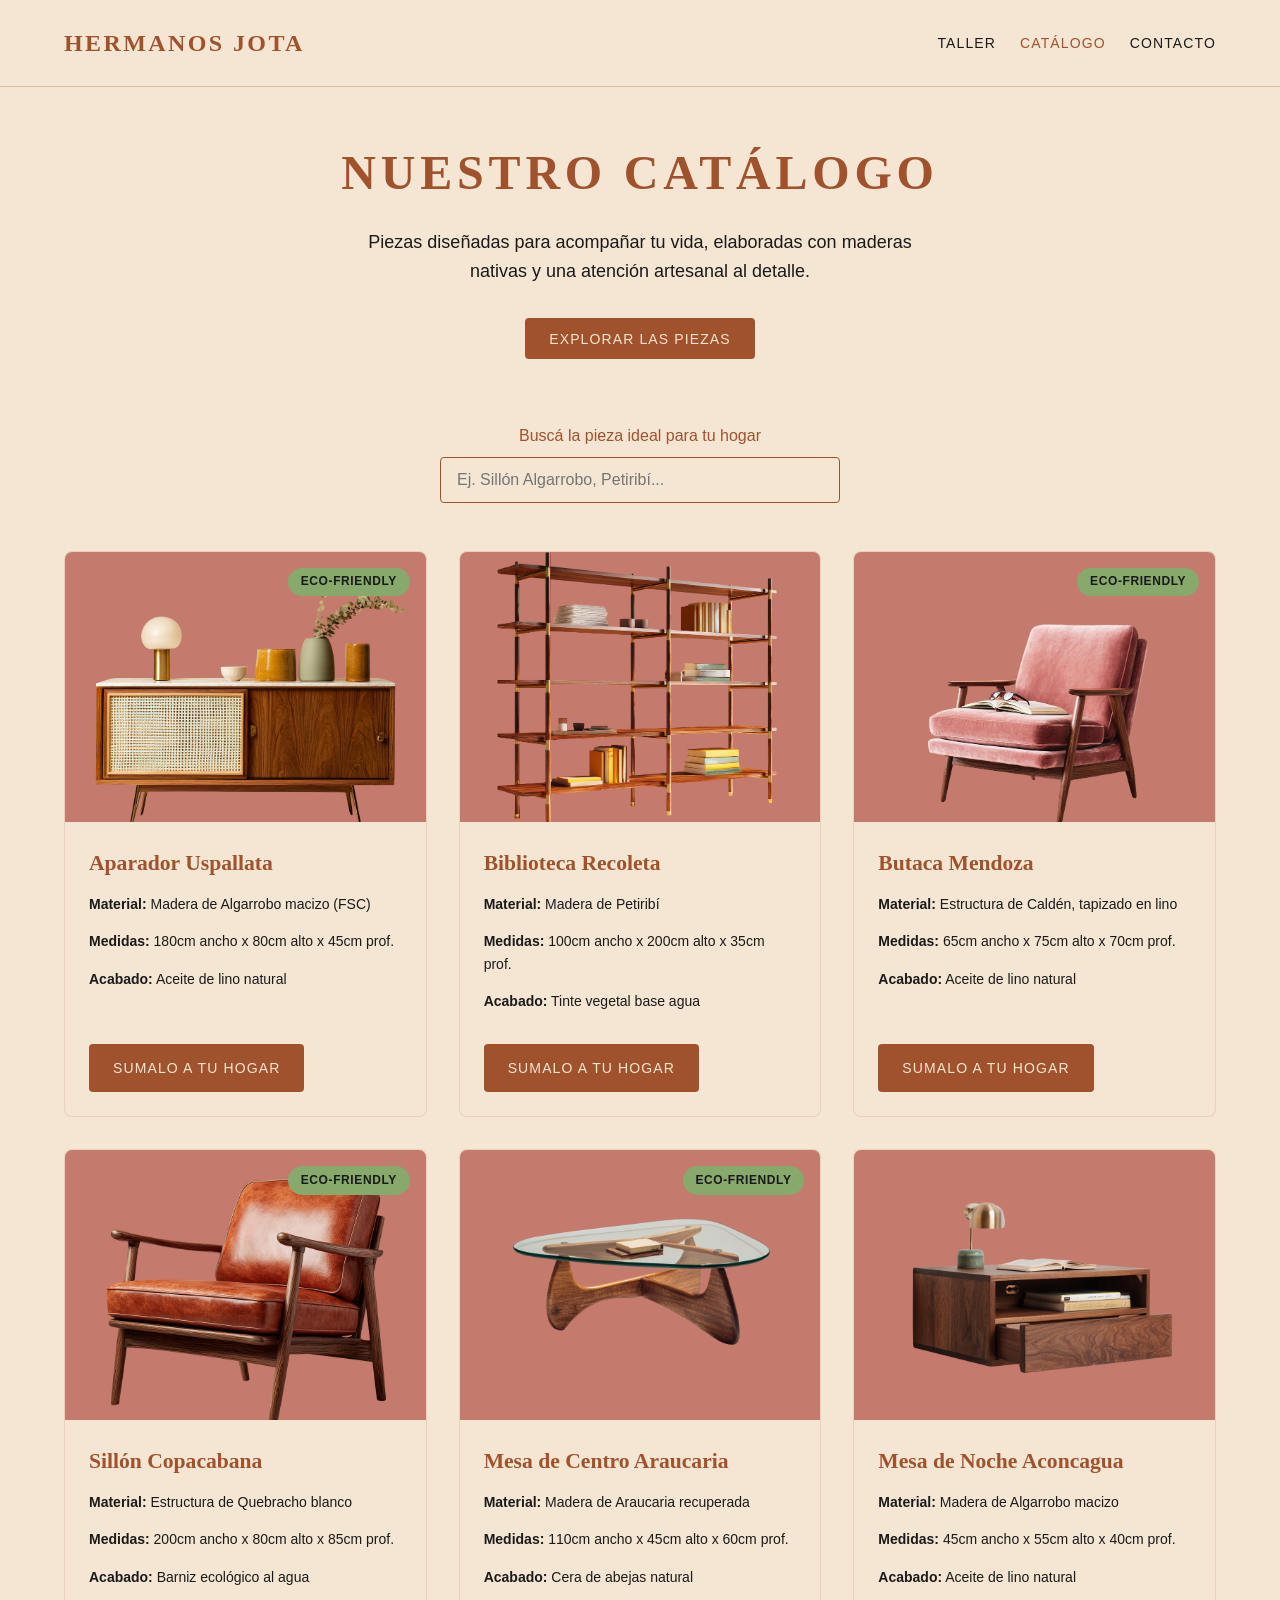
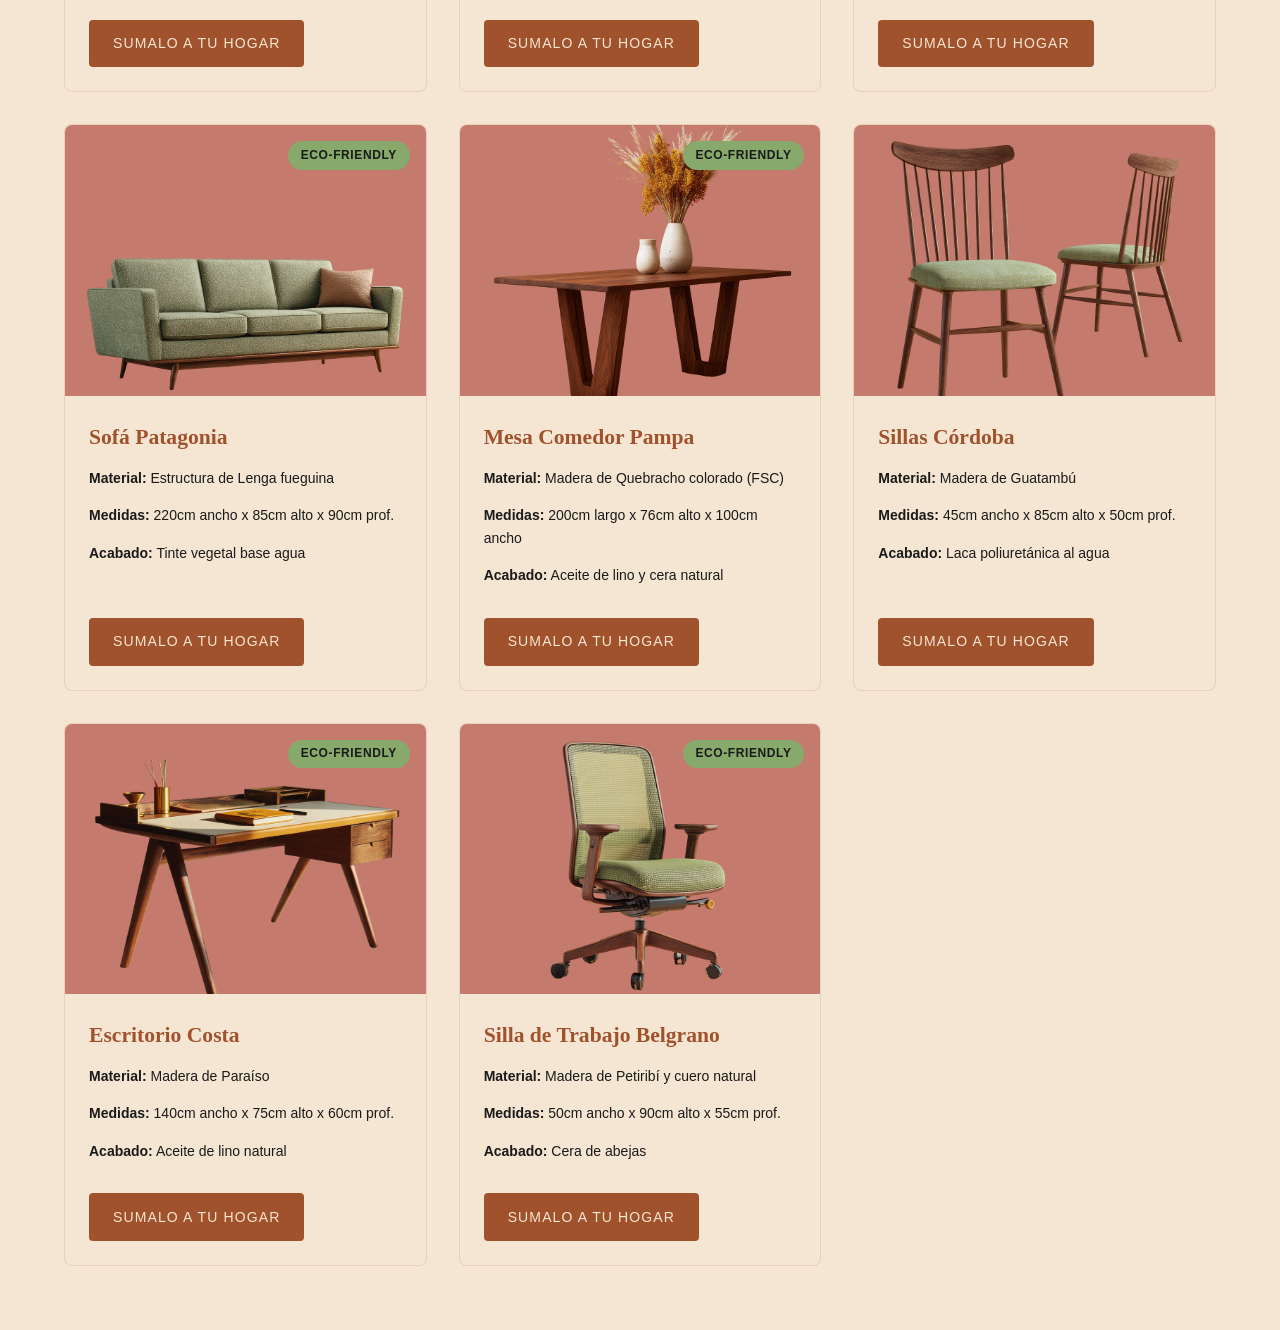
==== productos.html @ 5af194fd "Agrego maquetado, estilos y lógica asíncrona para el catálogo de productos, se agregaron los archivo" ====
<!DOCTYPE html>
<html lang="es">
<head>
    <meta charset="UTF-8">
    <meta name="viewport" content="width=device-width, initial-scale=1.0">
    <title>Catálogo - Hermanos Jota</title>
    <meta name="description" content="Descubrí nuestra colección de muebles artesanales. Diseño Mid-Century Modern en maderas nativas.">
    
    <!-- Precarga de fuentes para evitar FOIT (Manual de Marca 3.C) -->
    <link rel="preload" as="font" href="src/assets/fonts/inter/inter-v-latin-400.woff2" type="font/woff2" crossorigin>
    <link rel="preload" as="font" href="src/assets/fonts/playfair-display/playfair-display-v-latin-700.woff2" type="font/woff2" crossorigin>
    
    <link rel="stylesheet" href="src/css/productos.css">
</head>
<body>
    <header class="header-principal">
        <div class="contenedor header-contenido">
            <a href="index.html" class="logo-link">
                <!-- FALTA: logo en formato .svg en src/assets/images/logo.svg -->
                <span class="logo-texto">Hermanos Jota</span>
            </a>
            <nav class="navegacion-principal">
                <ul class="lista-nav">
                    <li><a href="index.html" class="link-nav">Taller</a></li>
                    <li><a href="productos.html" class="link-nav activo">Catálogo</a></li>
                    <li><a href="#contacto" class="link-nav">Contacto</a></li>
                </ul>
            </nav>
        </div>
    </header>

    <main class="main-catalogo">
        <section class="hero-catalogo">
            <div class="contenedor hero-contenido">
                <h1 class="titulo-principal">Nuestro Catálogo</h1>
                <p class="texto-hero">Piezas diseñadas para acompañar tu vida, elaboradas con maderas nativas y una atención artesanal al detalle.</p>
                <button id="btn-ver-catalogo" class="btn-primario cta-hero">Explorar las piezas</button>
            </div>
        </section>

        <section class="seccion-busqueda">
            <div class="contenedor busqueda-contenido">
                <label for="buscador-productos" class="label-buscador">Buscá la pieza ideal para tu hogar</label>
                <input type="text" id="buscador-productos" class="input-buscador" placeholder="Ej. Sillón Algarrobo, Petiribí...">
            </div>
        </section>

        <!-- aria-live polite para anunciar cambios cuando el usuario busca -->
        <section id="contenedor-productos" class="seccion-productos contenedor" aria-live="polite">
            <p class="mensaje-carga">Las piezas están saliendo del taller...</p>
        </section>
    </main>

    <script src="src/js/productos.js"></script>
</body>
</html>
---- src/css/productos.css ----
/* ==========================================================================
   Variables de Color (Manual de Marca - 2026)
   ========================================================================== */
:root {
  --siena-tostado: #A0522D;    /* Color de marca principal, títulos principales */
  --verde-salvia: #87A96B;     /* Acento secundario, destaca sustentabilidad */
  --alabastro-calido: #F5E6D3; /* Fondo principal de la web, secciones y fotos */
  --vara-de-oro: #D4A437;      /* Detalles premium y acentos refinados */
  --rosa-polvoriento: #C47A6D; /* Acentos suaves y matices delicados */
  --negro-carbon: #1A1A1A;     /* Color del texto principal para máxima legibilidad */
}

/* ==========================================================================
   Fuentes Locales
   ========================================================================== */
@font-face {
  font-family: 'Inter';
  src: url('../assets/fonts/inter/inter-v-latin-300.woff2') format('woff2');
  font-weight: 300;
  font-style: normal;
  font-display: swap;
}

@font-face {
  font-family: 'Inter';
  src: url('../assets/fonts/inter/inter-v-latin-400.woff2') format('woff2');
  font-weight: 400;
  font-style: normal;
  font-display: swap;
}

@font-face {
  font-family: 'Inter';
  src: url('../assets/fonts/inter/inter-v-latin-500.woff2') format('woff2');
  font-weight: 500;
  font-style: normal;
  font-display: swap;
}

@font-face {
  font-family: 'Inter';
  src: url('../assets/fonts/inter/inter-v-latin-700.woff2') format('woff2');
  font-weight: 700;
  font-style: normal;
  font-display: swap;
}

@font-face {
  font-family: 'Playfair Display';
  src: url('../assets/fonts/playfair-display/playfair-display-v-latin-400.woff2') format('woff2');
  font-weight: 400;
  font-style: normal;
  font-display: swap;
}

@font-face {
  font-family: 'Playfair Display';
  src: url('../assets/fonts/playfair-display/playfair-display-v-latin-700.woff2') format('woff2');
  font-weight: 700;
  font-style: normal;
  font-display: swap;
}

/* ==========================================================================
   Reseteo Básico
   ========================================================================== */
* {
  margin: 0;
  padding: 0;
  box-sizing: border-box;
}

body {
  background-color: var(--alabastro-calido);
  color: var(--negro-carbon);
  font-family: 'Inter', sans-serif;
  font-weight: 400;
  font-size: 16px;
  line-height: 1.6;
}

img {
  max-width: 100%;
  height: auto;
  display: block;
}

a {
  text-decoration: none;
  color: inherit;
}

ul {
  list-style: none;
}

/* ==========================================================================
   Estructura Principal
   ========================================================================== */
.contenedor {
  width: 90%;
  max-width: 1200px;
  margin: 0 auto;
}

/* ==========================================================================
   Header y Navegación
   ========================================================================== */
.header-principal {
  background-color: var(--alabastro-calido);
  border-bottom: 1px solid rgba(160, 82, 45, 0.3); /* Siena tostado transparente */
  padding: 1.5rem 0;
}

.header-contenido {
  display: flex;
  flex-direction: column;
  align-items: center;
  gap: 1.5rem;
}

.logo-link {
  font-family: 'Playfair Display', Georgia, serif;
  font-size: 1.5rem;
  font-weight: 700;
  color: var(--siena-tostado);
  text-transform: uppercase;
  letter-spacing: 0.1em;
}

.lista-nav {
  display: flex;
  gap: 1.5rem;
  flex-wrap: wrap;
  justify-content: center;
}

.link-nav {
  font-family: 'Inter', sans-serif;
  font-weight: 500;
  text-transform: uppercase;
  letter-spacing: 0.08em;
  color: var(--negro-carbon);
  font-size: 0.875rem;
  transition: color 0.3s ease;
}

.link-nav:hover,
.link-nav.activo {
  color: var(--siena-tostado);
}

/* ==========================================================================
   Botones y CTAs (Comunes)
   ========================================================================== */
.btn-primario {
  font-family: 'Inter', sans-serif;
  font-weight: 500;
  font-size: 0.875rem;
  text-transform: uppercase;
  letter-spacing: 0.08em;
  color: var(--alabastro-calido);
  background-color: var(--siena-tostado);
  padding: 0.8rem 1.5rem;
  border-radius: 4px;
  transition: background-color 0.3s ease;
  display: inline-block;
  border: none;
  cursor: pointer;
}

.btn-primario:hover {
  background-color: var(--negro-carbon);
}

/* ==========================================================================
   Secciones y Hero
   ========================================================================== */
.main-catalogo {
  padding-bottom: 4rem;
}

.hero-catalogo {
  padding: 3rem 0;
  text-align: center;
}

.titulo-principal {
  font-family: 'Playfair Display', Georgia, serif;
  font-weight: 700;
  font-size: 2.2rem;
  color: var(--siena-tostado);
  text-transform: uppercase;
  letter-spacing: 0.1em;
  margin-bottom: 1rem;
}

.texto-hero {
  font-size: 1.125rem;
  max-width: 600px;
  margin: 0 auto;
}

.cta-hero {
  margin-top: 2rem;
}

/* ==========================================================================
   Buscador (Sin selectores de atributos)
   ========================================================================== */
.seccion-busqueda {
  padding: 1rem 0 3rem;
}

.busqueda-contenido {
  display: flex;
  flex-direction: column;
  align-items: center;
  gap: 0.5rem;
}

.label-buscador {
  font-family: 'Inter', sans-serif;
  font-weight: 500;
  font-size: 1rem;
  color: var(--siena-tostado);
}

.input-buscador {
  width: 100%;
  max-width: 400px;
  padding: 0.8rem 1rem;
  border: 1px solid var(--siena-tostado);
  background-color: transparent;
  color: var(--negro-carbon);
  font-family: 'Inter', sans-serif;
  font-size: 1rem;
  border-radius: 4px;
}

.input-buscador:focus {
  outline: none;
  border-color: var(--negro-carbon);
}

/* ==========================================================================
   Grilla de Productos
   ========================================================================== */
.seccion-productos {
  display: grid;
  grid-template-columns: 1fr;
  gap: 2rem;
}

.mensaje-carga,
.mensaje-vacio {
  text-align: center;
  font-family: 'Inter', sans-serif;
  font-size: 1.125rem;
  font-weight: 500;
  grid-column: 1 / -1;
  padding: 2rem 0;
}

.mensaje-carga {
  font-style: italic;
  color: var(--siena-tostado);
}

.mensaje-vacio {
  color: var(--negro-carbon);
}

/* ==========================================================================
   Tarjeta de Producto
   ========================================================================== */
.tarjeta-producto {
  background-color: var(--alabastro-calido);
  border: 1px solid rgba(160, 82, 45, 0.15); /* Borde sutil siena tostado */
  border-radius: 8px;
  overflow: hidden;
  display: flex;
  flex-direction: column;
  transition: transform 0.3s ease, box-shadow 0.3s ease;
}

.tarjeta-producto:hover {
  transform: translateY(-5px);
  box-shadow: 0 10px 20px rgba(0, 0, 0, 0.05);
}

.contenedor-imagen {
  width: 100%;
  aspect-ratio: 4 / 3;
  background-color: var(--rosa-polvoriento);
  position: relative;
  overflow: hidden;
  display: flex;
  align-items: center;
  justify-content: center;
}

.imagen-producto {
  width: 100%;
  height: 100%;
  object-fit: cover;
}

/* 
  Regla de contraste aplicada: 
  Fondo verde-salvia -> Texto obligatoriamente negro-carbon
*/
.etiqueta-sustentable {
  position: absolute;
  top: 1rem;
  right: 1rem;
  background-color: var(--verde-salvia);
  color: var(--negro-carbon); 
  font-family: 'Inter', sans-serif;
  font-size: 0.75rem;
  font-weight: 700;
  padding: 0.3rem 0.8rem;
  border-radius: 20px;
  text-transform: uppercase;
  letter-spacing: 0.05em;
}

.info-producto {
  padding: 1.5rem;
  display: flex;
  flex-direction: column;
  flex-grow: 1;
  gap: 0.75rem;
}

.nombre-producto {
  font-family: 'Playfair Display', Georgia, serif;
  font-size: 1.35rem;
  font-weight: 700;
  color: var(--siena-tostado);
}

.detalle-producto {
  font-family: 'Inter', sans-serif;
  font-weight: 300;
  font-size: 0.875rem;
  color: var(--negro-carbon);
  margin-bottom: 0.2rem;
}

.contenedor-cta {
  margin-top: auto;
  padding-top: 1rem;
}

/* ==========================================================================
   Footer
   ========================================================================== */
/* .footer-principal {
  background-color: var(--siena-tostado);
  color: var(--alabastro-calido);
  padding: 3rem 0 1rem;
  margin-top: 4rem;
}

.footer-contenido {
  display: flex;
  flex-direction: column;
  gap: 2rem;
  margin-bottom: 2rem;
  text-align: center;
}

.titulo-footer {
  font-family: 'Playfair Display', Georgia, serif;
  font-size: 1.25rem;
  font-weight: 700;
  margin-bottom: 1rem;
  color: var(--alabastro-calido);
}

.texto-footer {
  font-family: 'Inter', sans-serif;
  font-size: 0.875rem;
  font-weight: 300;
  margin-bottom: 0.5rem;
  color: var(--alabastro-calido);
}

.footer-bottom {
  text-align: center;
  border-top: 1px solid rgba(245, 230, 211, 0.2);
  padding-top: 1.5rem;
}

.texto-footer-bottom {
  font-family: 'Inter', sans-serif;
  font-size: 0.75rem;
  font-weight: 300;
  color: var(--alabastro-calido);
} */


/* ==========================================================================
   Media Queries (Mobile First)
   ========================================================================== */

@media (min-width: 48em) { /* 768px - Tablet */
  .header-contenido {
    flex-direction: row;
    justify-content: space-between;
  }
  
  .seccion-productos {
    grid-template-columns: repeat(2, 1fr);
  }
  
  .footer-contenido {
    flex-direction: row;
    justify-content: space-between;
    text-align: left;
  }
}

@media (min-width: 64em) { /* 1024px - Desktop */
  .seccion-productos {
    grid-template-columns: repeat(3, 1fr);
  }
  
  .titulo-principal {
    font-size: 3rem;
  }
}
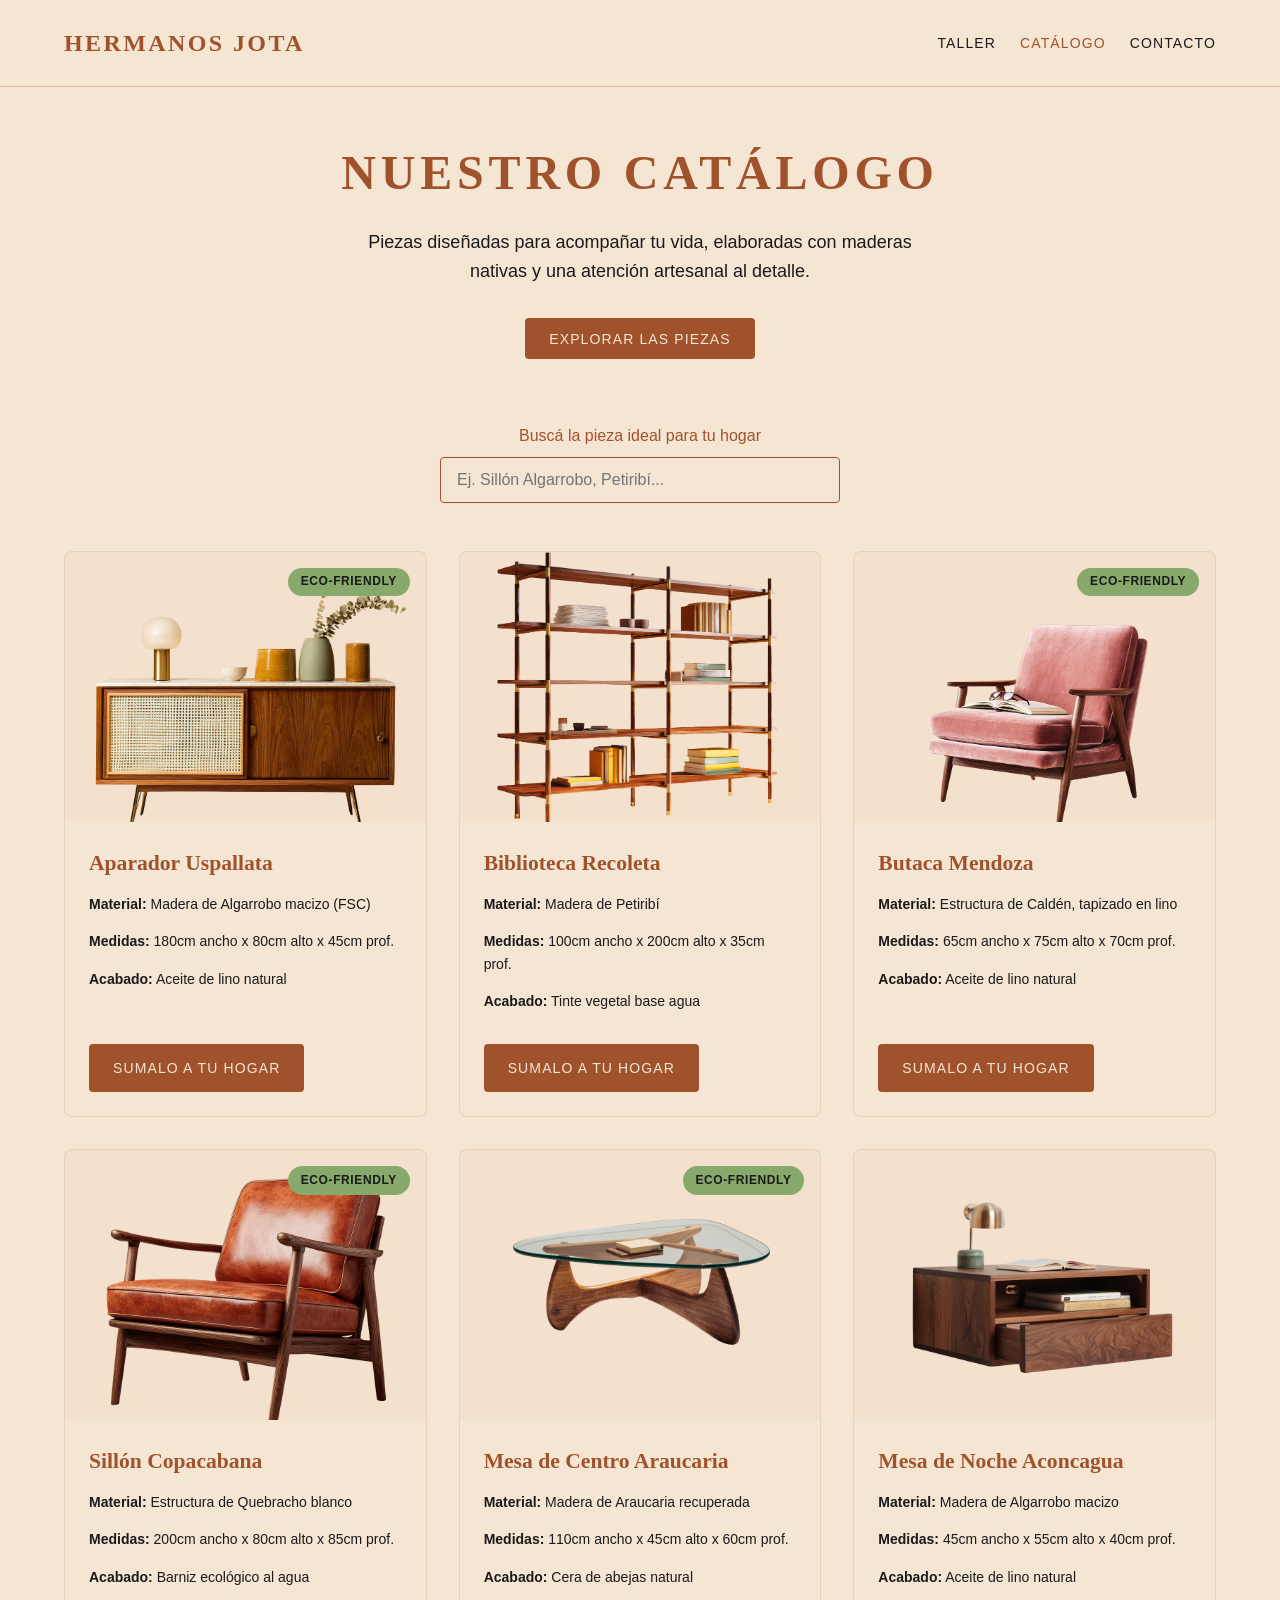
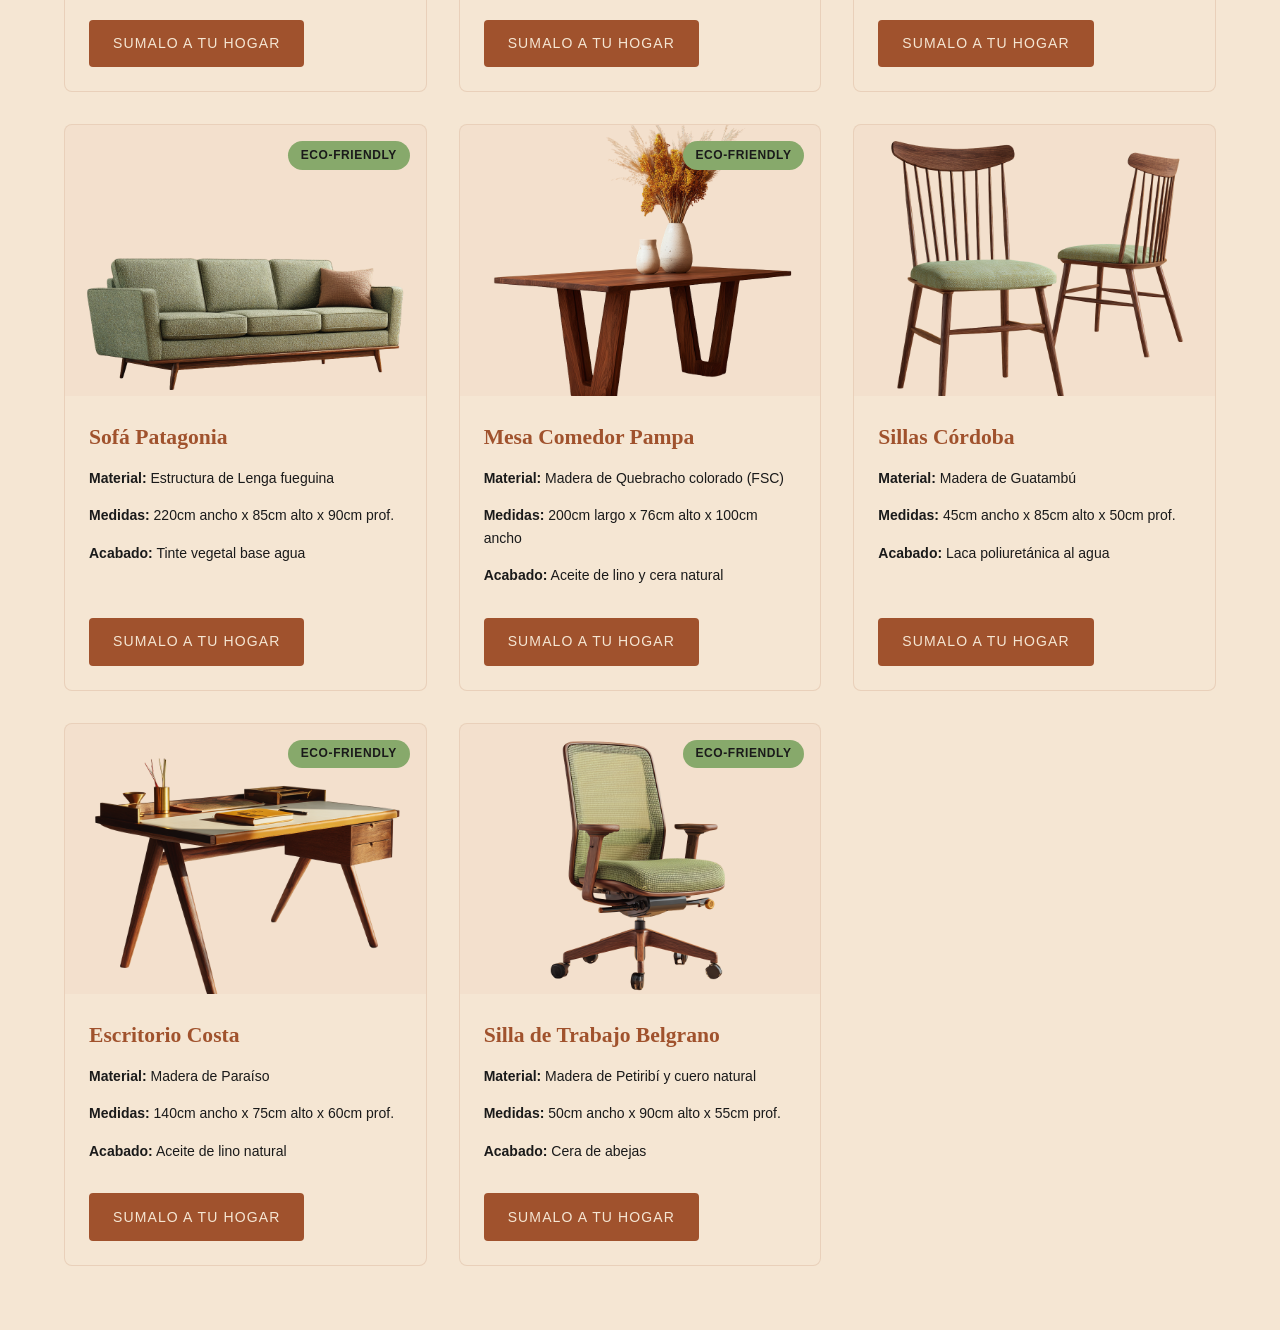
==== commit dd974a6f: "refactor: modularizar estilos CSS y catálogo JS - Extraer variables, fuentes y componentes comunes a" ====
--- a/productos.html
+++ b/productos.html
@@ -51,6 +51,6 @@
         </section>
     </main>
 
-    <script src="src/js/productos.js"></script>
+    <script type="module" src="src/js/productos.js"></script>
 </body>
 </html>
--- a/src/css/productos.css
+++ b/src/css/productos.css
@@ -1,180 +1,10 @@
 /* ==========================================================================
-   Variables de Color (Manual de Marca - 2026)
+   Importación de Estilos Globales y Base
    ========================================================================== */
-:root {
-  --siena-tostado: #A0522D;    /* Color de marca principal, títulos principales */
-  --verde-salvia: #87A96B;     /* Acento secundario, destaca sustentabilidad */
-  --alabastro-calido: #F5E6D3; /* Fondo principal de la web, secciones y fotos */
-  --vara-de-oro: #D4A437;      /* Detalles premium y acentos refinados */
-  --rosa-polvoriento: #C47A6D; /* Acentos suaves y matices delicados */
-  --negro-carbon: #1A1A1A;     /* Color del texto principal para máxima legibilidad */
-}
+@import url('styles.css');
 
 /* ==========================================================================
-   Fuentes Locales
-   ========================================================================== */
-@font-face {
-  font-family: 'Inter';
-  src: url('../assets/fonts/inter/inter-v-latin-300.woff2') format('woff2');
-  font-weight: 300;
-  font-style: normal;
-  font-display: swap;
-}
-
-@font-face {
-  font-family: 'Inter';
-  src: url('../assets/fonts/inter/inter-v-latin-400.woff2') format('woff2');
-  font-weight: 400;
-  font-style: normal;
-  font-display: swap;
-}
-
-@font-face {
-  font-family: 'Inter';
-  src: url('../assets/fonts/inter/inter-v-latin-500.woff2') format('woff2');
-  font-weight: 500;
-  font-style: normal;
-  font-display: swap;
-}
-
-@font-face {
-  font-family: 'Inter';
-  src: url('../assets/fonts/inter/inter-v-latin-700.woff2') format('woff2');
-  font-weight: 700;
-  font-style: normal;
-  font-display: swap;
-}
-
-@font-face {
-  font-family: 'Playfair Display';
-  src: url('../assets/fonts/playfair-display/playfair-display-v-latin-400.woff2') format('woff2');
-  font-weight: 400;
-  font-style: normal;
-  font-display: swap;
-}
-
-@font-face {
-  font-family: 'Playfair Display';
-  src: url('../assets/fonts/playfair-display/playfair-display-v-latin-700.woff2') format('woff2');
-  font-weight: 700;
-  font-style: normal;
-  font-display: swap;
-}
-
-/* ==========================================================================
-   Reseteo Básico
-   ========================================================================== */
-* {
-  margin: 0;
-  padding: 0;
-  box-sizing: border-box;
-}
-
-body {
-  background-color: var(--alabastro-calido);
-  color: var(--negro-carbon);
-  font-family: 'Inter', sans-serif;
-  font-weight: 400;
-  font-size: 16px;
-  line-height: 1.6;
-}
-
-img {
-  max-width: 100%;
-  height: auto;
-  display: block;
-}
-
-a {
-  text-decoration: none;
-  color: inherit;
-}
-
-ul {
-  list-style: none;
-}
-
-/* ==========================================================================
-   Estructura Principal
-   ========================================================================== */
-.contenedor {
-  width: 90%;
-  max-width: 1200px;
-  margin: 0 auto;
-}
-
-/* ==========================================================================
-   Header y Navegación
-   ========================================================================== */
-.header-principal {
-  background-color: var(--alabastro-calido);
-  border-bottom: 1px solid rgba(160, 82, 45, 0.3); /* Siena tostado transparente */
-  padding: 1.5rem 0;
-}
-
-.header-contenido {
-  display: flex;
-  flex-direction: column;
-  align-items: center;
-  gap: 1.5rem;
-}
-
-.logo-link {
-  font-family: 'Playfair Display', Georgia, serif;
-  font-size: 1.5rem;
-  font-weight: 700;
-  color: var(--siena-tostado);
-  text-transform: uppercase;
-  letter-spacing: 0.1em;
-}
-
-.lista-nav {
-  display: flex;
-  gap: 1.5rem;
-  flex-wrap: wrap;
-  justify-content: center;
-}
-
-.link-nav {
-  font-family: 'Inter', sans-serif;
-  font-weight: 500;
-  text-transform: uppercase;
-  letter-spacing: 0.08em;
-  color: var(--negro-carbon);
-  font-size: 0.875rem;
-  transition: color 0.3s ease;
-}
-
-.link-nav:hover,
-.link-nav.activo {
-  color: var(--siena-tostado);
-}
-
-/* ==========================================================================
-   Botones y CTAs (Comunes)
-   ========================================================================== */
-.btn-primario {
-  font-family: 'Inter', sans-serif;
-  font-weight: 500;
-  font-size: 0.875rem;
-  text-transform: uppercase;
-  letter-spacing: 0.08em;
-  color: var(--alabastro-calido);
-  background-color: var(--siena-tostado);
-  padding: 0.8rem 1.5rem;
-  border-radius: 4px;
-  transition: background-color 0.3s ease;
-  display: inline-block;
-  border: none;
-  cursor: pointer;
-}
-
-.btn-primario:hover {
-  background-color: var(--negro-carbon);
-}
-
-/* ==========================================================================
-   Secciones y Hero
+   Secciones y Hero (Específico de Catálogo)
    ========================================================================== */
 .main-catalogo {
   padding-bottom: 4rem;
@@ -250,25 +80,7 @@
   display: grid;
   grid-template-columns: 1fr;
   gap: 2rem;
-}
-
-.mensaje-carga,
-.mensaje-vacio {
-  text-align: center;
-  font-family: 'Inter', sans-serif;
-  font-size: 1.125rem;
-  font-weight: 500;
-  grid-column: 1 / -1;
-  padding: 2rem 0;
-}
-
-.mensaje-carga {
-  font-style: italic;
-  color: var(--siena-tostado);
-}
-
-.mensaje-vacio {
-  color: var(--negro-carbon);
+  min-height: 400px;
 }
 
 /* ==========================================================================
@@ -290,10 +102,10 @@
 }
 
 .contenedor-imagen {
+  position: relative;
   width: 100%;
   aspect-ratio: 4 / 3;
-  background-color: var(--rosa-polvoriento);
-  position: relative;
+  background-color: rgba(196, 122, 109, 0.05);
   overflow: hidden;
   display: flex;
   align-items: center;
@@ -304,16 +116,21 @@
   width: 100%;
   height: 100%;
   object-fit: cover;
+  transition: transform 0.5s ease;
 }
 
-/* 
-  Regla de contraste aplicada: 
-  Fondo verde-salvia -> Texto obligatoriamente negro-carbon
-*/
+.tarjeta-producto:hover .imagen-producto {
+  transform: scale(1.03);
+}
+
+/* ==========================================================================
+   Etiqueta Sustentable
+   ========================================================================== */
 .etiqueta-sustentable {
   position: absolute;
   top: 1rem;
   right: 1rem;
+  z-index: 2;
   background-color: var(--verde-salvia);
   color: var(--negro-carbon); 
   font-family: 'Inter', sans-serif;
@@ -325,6 +142,9 @@
   letter-spacing: 0.05em;
 }
 
+/* ==========================================================================
+   Información del Producto
+   ========================================================================== */
 .info-producto {
   padding: 1.5rem;
   display: flex;
@@ -354,71 +174,11 @@
 }
 
 /* ==========================================================================
-   Footer
+   Media Queries (Específicos de Catálogo)
    ========================================================================== */
-/* .footer-principal {
-  background-color: var(--siena-tostado);
-  color: var(--alabastro-calido);
-  padding: 3rem 0 1rem;
-  margin-top: 4rem;
-}
-
-.footer-contenido {
-  display: flex;
-  flex-direction: column;
-  gap: 2rem;
-  margin-bottom: 2rem;
-  text-align: center;
-}
-
-.titulo-footer {
-  font-family: 'Playfair Display', Georgia, serif;
-  font-size: 1.25rem;
-  font-weight: 700;
-  margin-bottom: 1rem;
-  color: var(--alabastro-calido);
-}
-
-.texto-footer {
-  font-family: 'Inter', sans-serif;
-  font-size: 0.875rem;
-  font-weight: 300;
-  margin-bottom: 0.5rem;
-  color: var(--alabastro-calido);
-}
-
-.footer-bottom {
-  text-align: center;
-  border-top: 1px solid rgba(245, 230, 211, 0.2);
-  padding-top: 1.5rem;
-}
-
-.texto-footer-bottom {
-  font-family: 'Inter', sans-serif;
-  font-size: 0.75rem;
-  font-weight: 300;
-  color: var(--alabastro-calido);
-} */
-
-
-/* ==========================================================================
-   Media Queries (Mobile First)
-   ========================================================================== */
-
 @media (min-width: 48em) { /* 768px - Tablet */
-  .header-contenido {
-    flex-direction: row;
-    justify-content: space-between;
-  }
-  
   .seccion-productos {
     grid-template-columns: repeat(2, 1fr);
-  }
-  
-  .footer-contenido {
-    flex-direction: row;
-    justify-content: space-between;
-    text-align: left;
   }
 }
 
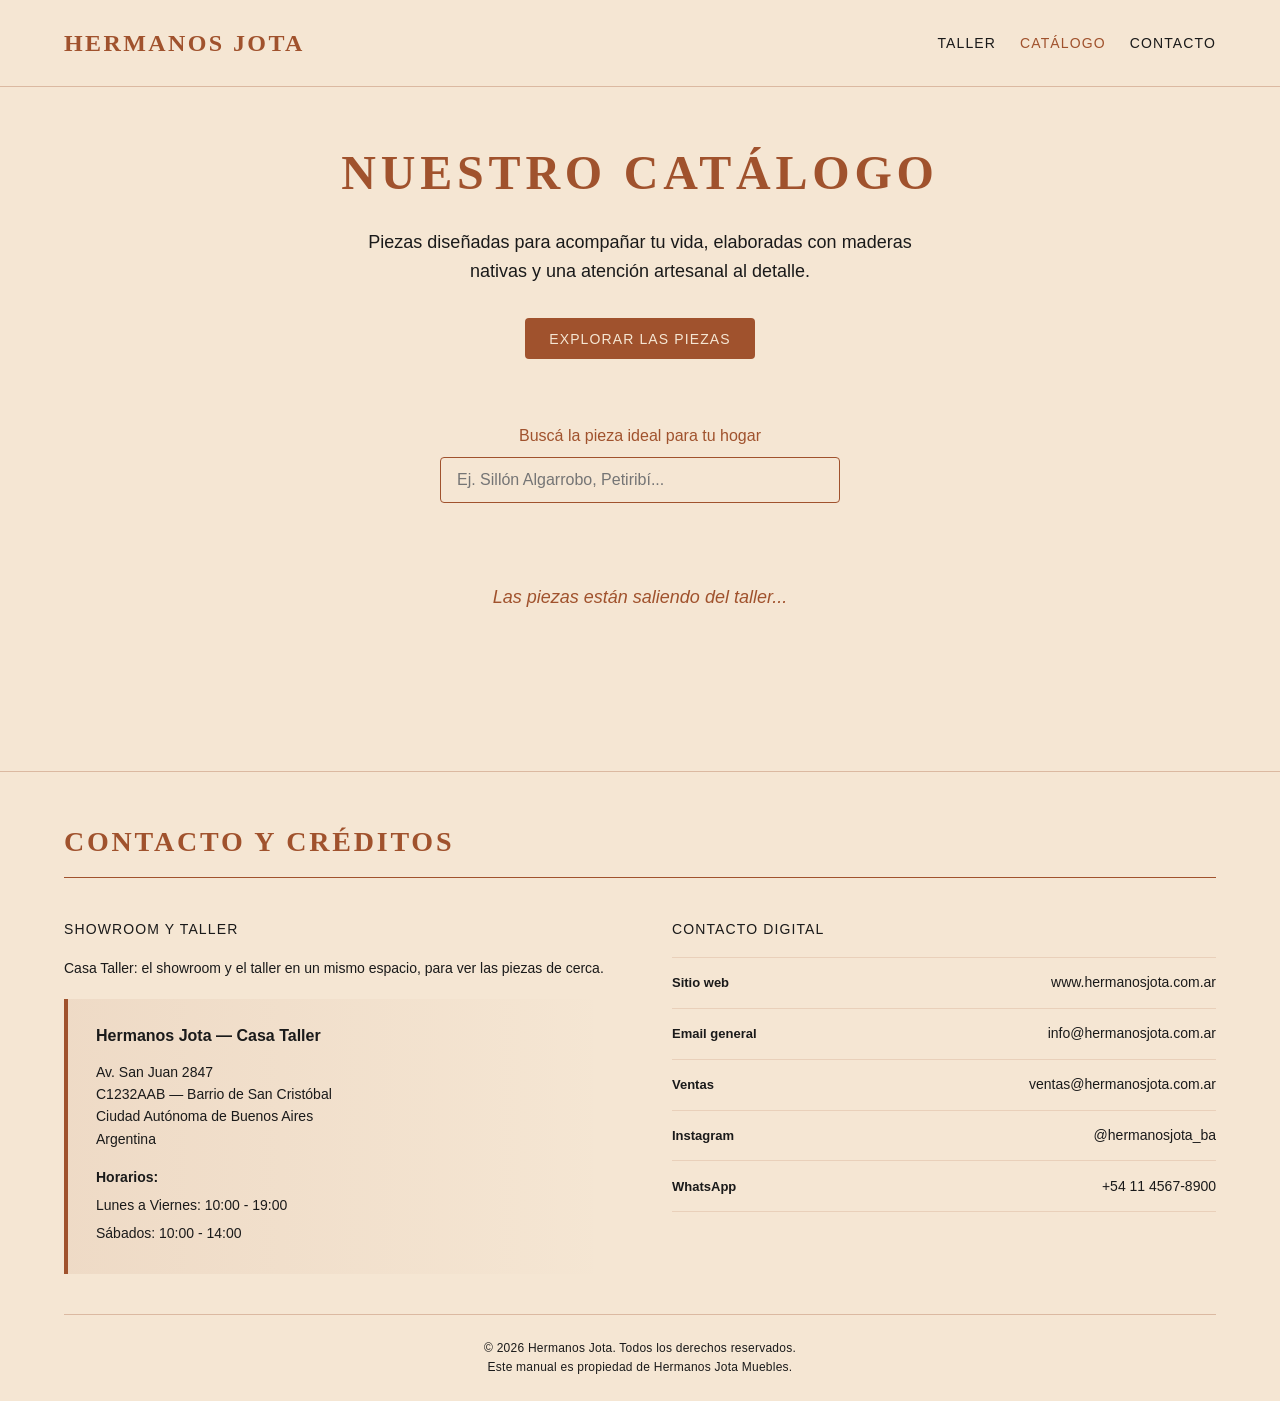
==== commit ae795241: "carga de Contacto y créditos (arreglar distribucion)" ====
--- a/productos.html
+++ b/productos.html
@@ -51,6 +51,62 @@
         </section>
     </main>
 
-    <script type="module" src="src/js/productos.js"></script>
+    <footer id="contacto" class="footer-principal">
+        <div class="contenedor">
+            <h2 class="titulo-contacto-footer">Contacto y créditos</h2>
+
+            <div class="footer-contenido">
+                <section class="bloque-footer bloque-showroom-taller" aria-labelledby="titulo-showroom-taller">
+                    <h3 id="titulo-showroom-taller" class="titulo-footer">Showroom y Taller</h3>
+                    <p class="texto-footer texto-intro-showroom">Casa Taller: el showroom y el taller en un mismo espacio, para ver las piezas de cerca.</p>
+                    <div class="tarjeta-casa-taller">
+                        <p class="nombre-casa-taller">Hermanos Jota — Casa Taller</p>
+                        <address class="direccion-casa-taller">
+                            Av. San Juan 2847<br>
+                            C1232AAB — Barrio de San Cristóbal<br>
+                            Ciudad Autónoma de Buenos Aires<br>
+                            Argentina
+                        </address>
+                        <p class="texto-footer"><strong>Horarios:</strong></p>
+                        <p class="texto-footer">Lunes a Viernes: 10:00 - 19:00</p>
+                        <p class="texto-footer">Sábados: 10:00 - 14:00</p>
+                    </div>
+                </section>
+
+                <section class="bloque-footer bloque-contacto-digital" aria-labelledby="titulo-contacto-digital">
+                    <h3 id="titulo-contacto-digital" class="titulo-footer">Contacto Digital</h3>
+                    <ul class="lista-contacto-digital">
+                        <li class="item-contacto-digital">
+                            <span class="etiqueta-contacto-digital">Sitio web</span>
+                            <a class="enlace-contacto-digital" href="https://www.hermanosjota.com.ar" target="_blank" rel="noopener noreferrer">www.hermanosjota.com.ar</a>
+                        </li>
+                        <li class="item-contacto-digital">
+                            <span class="etiqueta-contacto-digital">Email general</span>
+                            <a class="enlace-contacto-digital" href="mailto:info@hermanosjota.com.ar">info@hermanosjota.com.ar</a>
+                        </li>
+                        <li class="item-contacto-digital">
+                            <span class="etiqueta-contacto-digital">Ventas</span>
+                            <a class="enlace-contacto-digital" href="mailto:ventas@hermanosjota.com.ar">ventas@hermanosjota.com.ar</a>
+                        </li>
+                        <li class="item-contacto-digital">
+                            <span class="etiqueta-contacto-digital">Instagram</span>
+                            <a class="enlace-contacto-digital" href="https://www.instagram.com/hermanosjota_ba" target="_blank" rel="noopener noreferrer">@hermanosjota_ba</a>
+                        </li>
+                        <li class="item-contacto-digital">
+                            <span class="etiqueta-contacto-digital">WhatsApp</span>
+                            <a class="enlace-contacto-digital" href="https://wa.me/541145678900" target="_blank" rel="noopener noreferrer">+54 11 4567-8900</a>
+                        </li>
+                    </ul>
+                </section>
+            </div>
+
+            <div class="footer-bottom">
+                <p class="texto-footer-bottom">© 2026 Hermanos Jota. Todos los derechos reservados.</p>
+                <p class="texto-footer-bottom">Este manual es propiedad de Hermanos Jota Muebles.</p>
+            </div>
+        </div>
+    </footer>
+
+    <script src="src/js/productos.js"></script>
 </body>
 </html>
--- a/src/css/productos.css
+++ b/src/css/productos.css
@@ -1,10 +1,180 @@
 /* ==========================================================================
-   Importación de Estilos Globales y Base
-   ========================================================================== */
-@import url('styles.css');
-
-/* ==========================================================================
-   Secciones y Hero (Específico de Catálogo)
+   Variables de Color (Manual de Marca - 2026)
+   ========================================================================== */
+:root {
+  --siena-tostado: #A0522D;    /* Color de marca principal, títulos principales */
+  --verde-salvia: #87A96B;     /* Acento secundario, destaca sustentabilidad */
+  --alabastro-calido: #F5E6D3; /* Fondo principal de la web, secciones y fotos */
+  --vara-de-oro: #D4A437;      /* Detalles premium y acentos refinados */
+  --rosa-polvoriento: #C47A6D; /* Acentos suaves y matices delicados */
+  --negro-carbon: #1A1A1A;     /* Color del texto principal para máxima legibilidad */
+}
+
+/* ==========================================================================
+   Fuentes Locales
+   ========================================================================== */
+@font-face {
+  font-family: 'Inter';
+  src: url('../assets/fonts/inter/inter-v-latin-300.woff2') format('woff2');
+  font-weight: 300;
+  font-style: normal;
+  font-display: swap;
+}
+
+@font-face {
+  font-family: 'Inter';
+  src: url('../assets/fonts/inter/inter-v-latin-400.woff2') format('woff2');
+  font-weight: 400;
+  font-style: normal;
+  font-display: swap;
+}
+
+@font-face {
+  font-family: 'Inter';
+  src: url('../assets/fonts/inter/inter-v-latin-500.woff2') format('woff2');
+  font-weight: 500;
+  font-style: normal;
+  font-display: swap;
+}
+
+@font-face {
+  font-family: 'Inter';
+  src: url('../assets/fonts/inter/inter-v-latin-700.woff2') format('woff2');
+  font-weight: 700;
+  font-style: normal;
+  font-display: swap;
+}
+
+@font-face {
+  font-family: 'Playfair Display';
+  src: url('../assets/fonts/playfair-display/playfair-display-v-latin-400.woff2') format('woff2');
+  font-weight: 400;
+  font-style: normal;
+  font-display: swap;
+}
+
+@font-face {
+  font-family: 'Playfair Display';
+  src: url('../assets/fonts/playfair-display/playfair-display-v-latin-700.woff2') format('woff2');
+  font-weight: 700;
+  font-style: normal;
+  font-display: swap;
+}
+
+/* ==========================================================================
+   Reseteo Básico
+   ========================================================================== */
+* {
+  margin: 0;
+  padding: 0;
+  box-sizing: border-box;
+}
+
+body {
+  background-color: var(--alabastro-calido);
+  color: var(--negro-carbon);
+  font-family: 'Inter', sans-serif;
+  font-weight: 400;
+  font-size: 16px;
+  line-height: 1.6;
+}
+
+img {
+  max-width: 100%;
+  height: auto;
+  display: block;
+}
+
+a {
+  text-decoration: none;
+  color: inherit;
+}
+
+ul {
+  list-style: none;
+}
+
+/* ==========================================================================
+   Estructura Principal
+   ========================================================================== */
+.contenedor {
+  width: 90%;
+  max-width: 1200px;
+  margin: 0 auto;
+}
+
+/* ==========================================================================
+   Header y Navegación
+   ========================================================================== */
+.header-principal {
+  background-color: var(--alabastro-calido);
+  border-bottom: 1px solid rgba(160, 82, 45, 0.3); /* Siena tostado transparente */
+  padding: 1.5rem 0;
+}
+
+.header-contenido {
+  display: flex;
+  flex-direction: column;
+  align-items: center;
+  gap: 1.5rem;
+}
+
+.logo-link {
+  font-family: 'Playfair Display', Georgia, serif;
+  font-size: 1.5rem;
+  font-weight: 700;
+  color: var(--siena-tostado);
+  text-transform: uppercase;
+  letter-spacing: 0.1em;
+}
+
+.lista-nav {
+  display: flex;
+  gap: 1.5rem;
+  flex-wrap: wrap;
+  justify-content: center;
+}
+
+.link-nav {
+  font-family: 'Inter', sans-serif;
+  font-weight: 500;
+  text-transform: uppercase;
+  letter-spacing: 0.08em;
+  color: var(--negro-carbon);
+  font-size: 0.875rem;
+  transition: color 0.3s ease;
+}
+
+.link-nav:hover,
+.link-nav.activo {
+  color: var(--siena-tostado);
+}
+
+/* ==========================================================================
+   Botones y CTAs (Comunes)
+   ========================================================================== */
+.btn-primario {
+  font-family: 'Inter', sans-serif;
+  font-weight: 500;
+  font-size: 0.875rem;
+  text-transform: uppercase;
+  letter-spacing: 0.08em;
+  color: var(--alabastro-calido);
+  background-color: var(--siena-tostado);
+  padding: 0.8rem 1.5rem;
+  border-radius: 4px;
+  transition: background-color 0.3s ease;
+  display: inline-block;
+  border: none;
+  cursor: pointer;
+}
+
+.btn-primario:hover {
+  background-color: var(--negro-carbon);
+}
+
+/* ==========================================================================
+   Secciones y Hero
    ========================================================================== */
 .main-catalogo {
   padding-bottom: 4rem;
@@ -80,7 +250,25 @@
   display: grid;
   grid-template-columns: 1fr;
   gap: 2rem;
-  min-height: 400px;
+}
+
+.mensaje-carga,
+.mensaje-vacio {
+  text-align: center;
+  font-family: 'Inter', sans-serif;
+  font-size: 1.125rem;
+  font-weight: 500;
+  grid-column: 1 / -1;
+  padding: 2rem 0;
+}
+
+.mensaje-carga {
+  font-style: italic;
+  color: var(--siena-tostado);
+}
+
+.mensaje-vacio {
+  color: var(--negro-carbon);
 }
 
 /* ==========================================================================
@@ -102,10 +290,10 @@
 }
 
 .contenedor-imagen {
-  position: relative;
   width: 100%;
   aspect-ratio: 4 / 3;
-  background-color: rgba(196, 122, 109, 0.05);
+  background-color: var(--rosa-polvoriento);
+  position: relative;
   overflow: hidden;
   display: flex;
   align-items: center;
@@ -116,21 +304,16 @@
   width: 100%;
   height: 100%;
   object-fit: cover;
-  transition: transform 0.5s ease;
-}
-
-.tarjeta-producto:hover .imagen-producto {
-  transform: scale(1.03);
-}
-
-/* ==========================================================================
-   Etiqueta Sustentable
-   ========================================================================== */
+}
+
+/* 
+  Regla de contraste aplicada: 
+  Fondo verde-salvia -> Texto obligatoriamente negro-carbon
+*/
 .etiqueta-sustentable {
   position: absolute;
   top: 1rem;
   right: 1rem;
-  z-index: 2;
   background-color: var(--verde-salvia);
   color: var(--negro-carbon); 
   font-family: 'Inter', sans-serif;
@@ -142,9 +325,6 @@
   letter-spacing: 0.05em;
 }
 
-/* ==========================================================================
-   Información del Producto
-   ========================================================================== */
 .info-producto {
   padding: 1.5rem;
   display: flex;
@@ -174,11 +354,169 @@
 }
 
 /* ==========================================================================
-   Media Queries (Específicos de Catálogo)
-   ========================================================================== */
+   Footer (Contacto y créditos)
+   ========================================================================== */
+.footer-principal {
+  background-color: var(--alabastro-calido);
+  color: var(--negro-carbon);
+  padding: 3rem 0 1.5rem;
+  margin-top: 4rem;
+  border-top: 1px solid rgba(160, 82, 45, 0.3);
+  scroll-margin-top: 1rem;
+}
+
+.titulo-contacto-footer {
+  font-family: 'Playfair Display', Georgia, serif;
+  font-weight: 700;
+  font-size: 1.5rem;
+  color: var(--siena-tostado);
+  text-transform: uppercase;
+  letter-spacing: 0.1em;
+  text-align: center;
+  padding-bottom: 0.75rem;
+  margin-bottom: 2.5rem;
+  border-bottom: 1px solid var(--siena-tostado);
+}
+
+.footer-contenido {
+  display: flex;
+  flex-direction: column;
+  gap: 2.5rem;
+  margin-bottom: 2.5rem;
+  text-align: left;
+}
+
+.bloque-footer {
+  flex: 1;
+  min-width: 0;
+}
+
+.titulo-footer {
+  font-family: 'Inter', sans-serif;
+  font-size: 0.875rem;
+  font-weight: 500;
+  margin-bottom: 1rem;
+  color: var(--negro-carbon);
+  text-transform: uppercase;
+  letter-spacing: 0.08em;
+}
+
+.texto-footer {
+  font-family: 'Inter', sans-serif;
+  font-size: 0.875rem;
+  font-weight: 400;
+  line-height: 1.6;
+  margin-bottom: 0.35rem;
+  color: var(--negro-carbon);
+}
+
+.texto-intro-showroom {
+  margin-bottom: 1.25rem;
+  max-width: 36rem;
+}
+
+.tarjeta-casa-taller {
+  padding: 1.5rem 1.5rem 1.5rem 1.75rem;
+  border-left: 4px solid var(--siena-tostado);
+  background: linear-gradient(90deg, rgba(160, 82, 45, 0.08) 0%, rgba(245, 230, 211, 0) 100%);
+}
+
+.nombre-casa-taller {
+  font-family: 'Inter', sans-serif;
+  font-weight: 700;
+  font-size: 1rem;
+  color: var(--negro-carbon);
+  margin-bottom: 0.75rem;
+}
+
+.direccion-casa-taller {
+  font-family: 'Inter', sans-serif;
+  font-style: normal;
+  font-size: 0.875rem;
+  font-weight: 400;
+  line-height: 1.6;
+  color: var(--negro-carbon);
+  margin-bottom: 1rem;
+}
+
+.lista-contacto-digital {
+  border-top: 1px solid rgba(160, 82, 45, 0.15);
+}
+
+.item-contacto-digital {
+  display: flex;
+  flex-direction: column;
+  gap: 0.2rem;
+  padding: 0.85rem 0;
+  border-bottom: 1px solid rgba(160, 82, 45, 0.15);
+}
+
+.etiqueta-contacto-digital {
+  font-family: 'Inter', sans-serif;
+  font-weight: 700;
+  font-size: 0.8125rem;
+  color: var(--negro-carbon);
+}
+
+.enlace-contacto-digital {
+  font-family: 'Inter', sans-serif;
+  font-weight: 400;
+  font-size: 0.875rem;
+  color: var(--negro-carbon);
+  transition: color 0.3s ease;
+}
+
+.enlace-contacto-digital:hover,
+.enlace-contacto-digital:focus-visible {
+  color: var(--siena-tostado);
+}
+
+.footer-bottom {
+  text-align: center;
+  border-top: 1px solid rgba(160, 82, 45, 0.3);
+  padding-top: 1.5rem;
+}
+
+.texto-footer-bottom {
+  font-family: 'Inter', sans-serif;
+  font-size: 0.75rem;
+  font-weight: 300;
+  letter-spacing: 0.02em;
+  color: var(--negro-carbon);
+}
+
+
+/* ==========================================================================
+   Media Queries (Mobile First)
+   ========================================================================== */
+
 @media (min-width: 48em) { /* 768px - Tablet */
+  .header-contenido {
+    flex-direction: row;
+    justify-content: space-between;
+  }
+  
   .seccion-productos {
     grid-template-columns: repeat(2, 1fr);
+  }
+  
+  .footer-contenido {
+    flex-direction: row;
+    justify-content: space-between;
+    text-align: left;
+    gap: 4rem;
+  }
+
+  .titulo-contacto-footer {
+    font-size: 1.75rem;
+    text-align: left;
+  }
+
+  .item-contacto-digital {
+    flex-direction: row;
+    justify-content: space-between;
+    align-items: baseline;
+    gap: 1.5rem;
   }
 }
 
